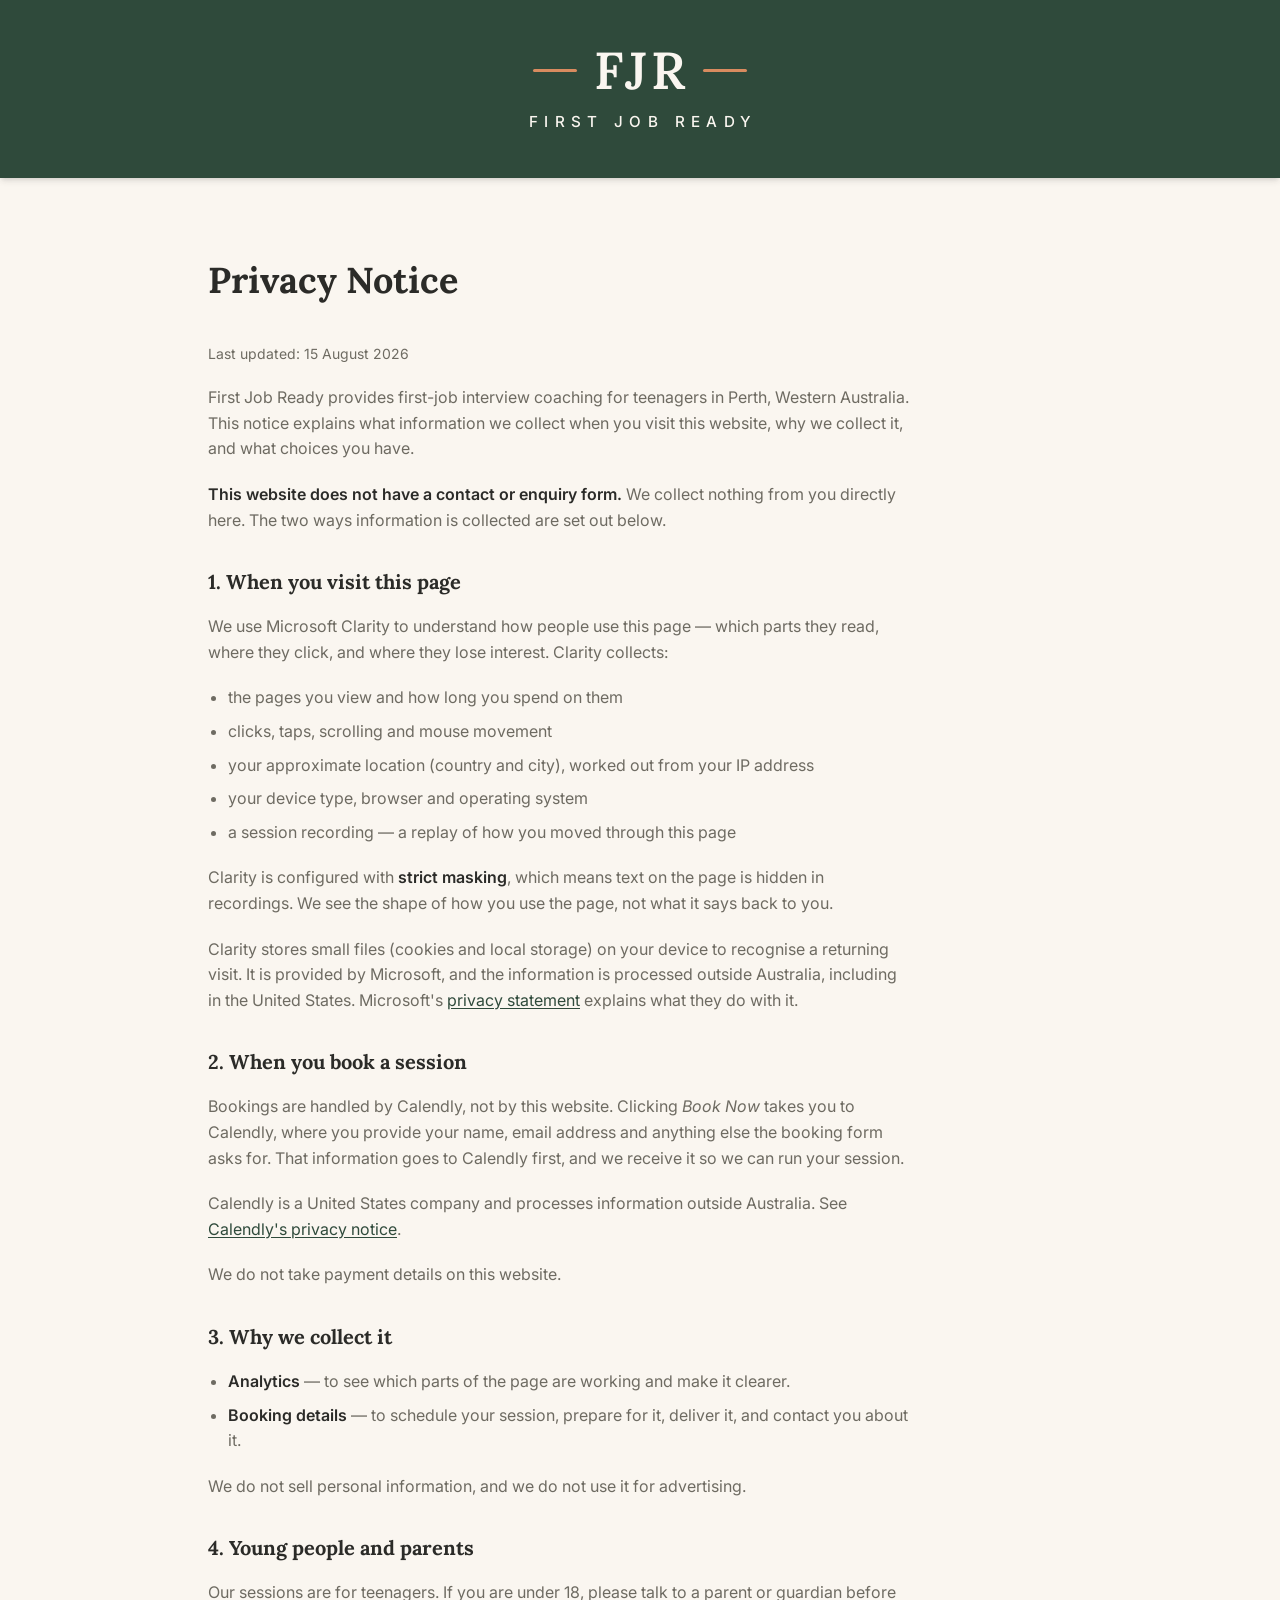
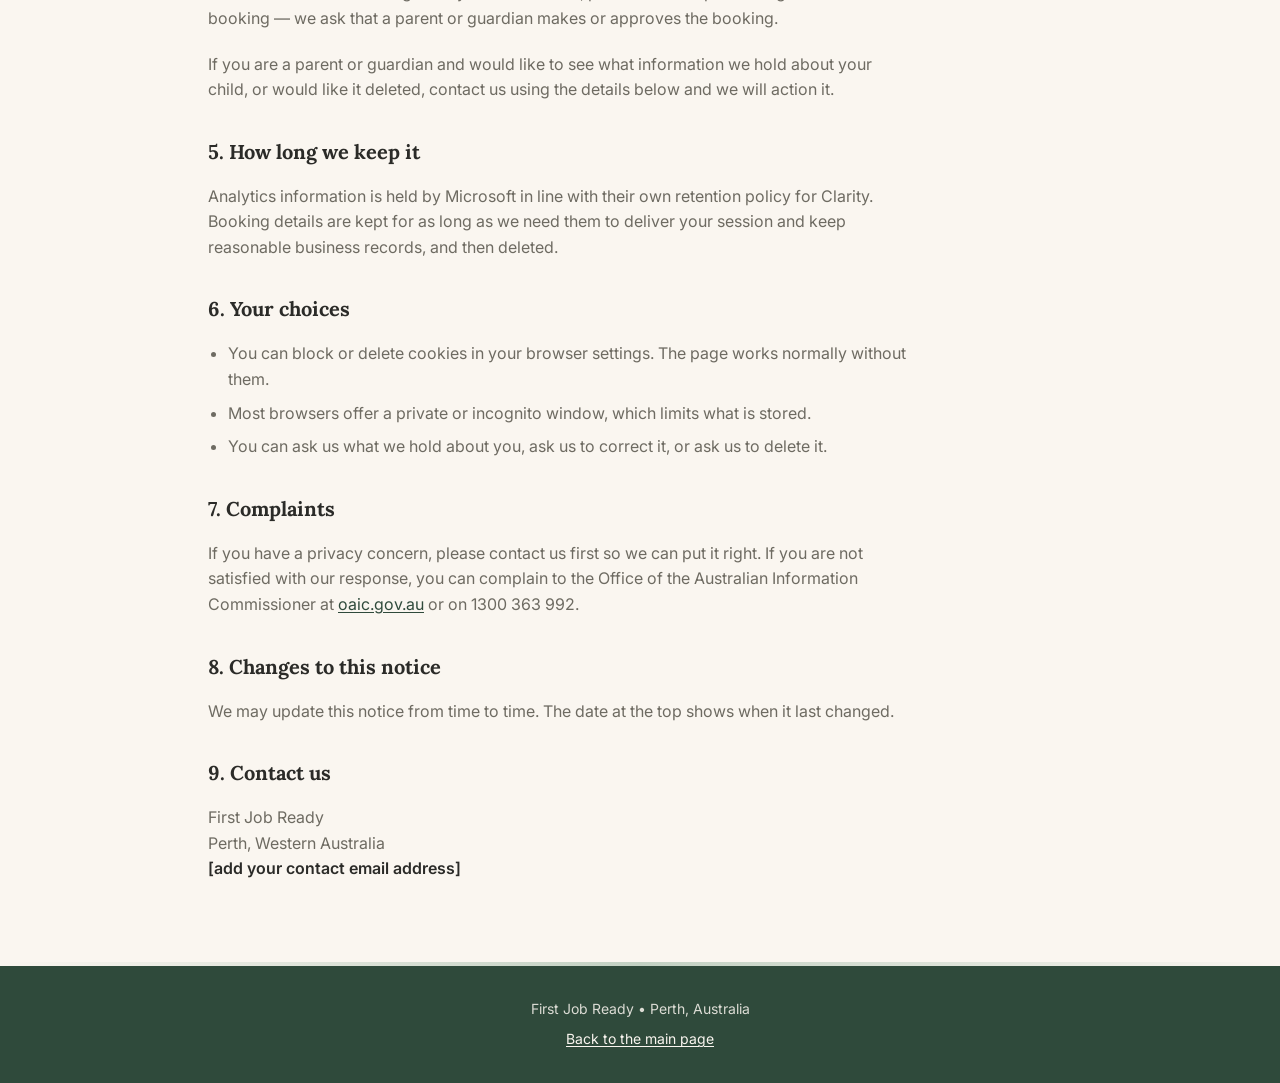
==== privacy.html @ c959b46a "Add a privacy notice and link it from the footer Adds privacy.html, styled with the existing brand t" ====
<!doctype html>
<html lang="en">
  <head>
    <meta charset="UTF-8" />
    <meta name="viewport" content="width=device-width, initial-scale=1.0" />

    <title>Privacy Notice — First Job Ready</title>
    <meta
      name="description"
      content="How First Job Ready collects and uses information from visitors to this website." />

    <link rel="icon" href="images/favicon.svg" type="image/svg+xml" />

    <link rel="preconnect" href="https://fonts.googleapis.com" />
    <link rel="preconnect" href="https://fonts.gstatic.com" crossorigin />
    <link
      href="https://fonts.googleapis.com/css2?family=Lora:wght@400;500;600;700&family=Inter:wght@300;400;500;600;700&display=swap"
      rel="stylesheet" />

    <link rel="stylesheet" href="css/style.css" />
  </head>
  <body>
    <header class="banner">
      <a class="logo logo--link" href="index.html">
        <span class="logo__lockup">
          <span class="logo__rule" aria-hidden="true"></span>
          <span class="logo__mark">FJR</span>
          <span class="logo__rule" aria-hidden="true"></span>
        </span>
        <span class="logo__word">First Job Ready</span>
      </a>
    </header>

    <section class="section">
      <div class="container">
        <h1 class="section__title section__title--tight">Privacy Notice</h1>

        <div class="prose">
          <p class="prose__meta">Last updated: 15 August 2026</p>

          <p>
            First Job Ready provides first-job interview coaching for teenagers
            in Perth, Western Australia. This notice explains what information
            we collect when you visit this website, why we collect it, and what
            choices you have.
          </p>

          <p>
            <strong>This website does not have a contact or enquiry form.</strong>
            We collect nothing from you directly here. The two ways information
            is collected are set out below.
          </p>

          <h2>1. When you visit this page</h2>

          <p>
            We use Microsoft Clarity to understand how people use this page —
            which parts they read, where they click, and where they lose
            interest. Clarity collects:
          </p>

          <ul>
            <li>the pages you view and how long you spend on them</li>
            <li>clicks, taps, scrolling and mouse movement</li>
            <li>
              your approximate location (country and city), worked out from your
              IP address
            </li>
            <li>your device type, browser and operating system</li>
            <li>
              a session recording — a replay of how you moved through this page
            </li>
          </ul>

          <p>
            Clarity is configured with <strong>strict masking</strong>, which
            means text on the page is hidden in recordings. We see the shape of
            how you use the page, not what it says back to you.
          </p>

          <p>
            Clarity stores small files (cookies and local storage) on your
            device to recognise a returning visit. It is provided by Microsoft,
            and the information is processed outside Australia, including in the
            United States. Microsoft's
            <a
              href="https://privacy.microsoft.com/privacystatement"
              target="_blank"
              rel="noopener noreferrer"
              >privacy statement</a
            >
            explains what they do with it.
          </p>

          <h2>2. When you book a session</h2>

          <p>
            Bookings are handled by Calendly, not by this website. Clicking
            <em>Book Now</em> takes you to Calendly, where you provide your name,
            email address and anything else the booking form asks for. That
            information goes to Calendly first, and we receive it so we can run
            your session.
          </p>

          <p>
            Calendly is a United States company and processes information
            outside Australia. See
            <a
              href="https://calendly.com/legal/privacy-notice"
              target="_blank"
              rel="noopener noreferrer"
              >Calendly's privacy notice</a
            >.
          </p>

          <p>We do not take payment details on this website.</p>

          <h2>3. Why we collect it</h2>

          <ul>
            <li>
              <strong>Analytics</strong> — to see which parts of the page are
              working and make it clearer.
            </li>
            <li>
              <strong>Booking details</strong> — to schedule your session,
              prepare for it, deliver it, and contact you about it.
            </li>
          </ul>

          <p>
            We do not sell personal information, and we do not use it for
            advertising.
          </p>

          <h2>4. Young people and parents</h2>

          <p>
            Our sessions are for teenagers. If you are under 18, please talk to
            a parent or guardian before booking — we ask that a parent or
            guardian makes or approves the booking.
          </p>

          <p>
            If you are a parent or guardian and would like to see what
            information we hold about your child, or would like it deleted,
            contact us using the details below and we will action it.
          </p>

          <h2>5. How long we keep it</h2>

          <p>
            Analytics information is held by Microsoft in line with their own
            retention policy for Clarity. Booking details are kept for as long
            as we need them to deliver your session and keep reasonable business
            records, and then deleted.
          </p>

          <h2>6. Your choices</h2>

          <ul>
            <li>
              You can block or delete cookies in your browser settings. The page
              works normally without them.
            </li>
            <li>
              Most browsers offer a private or incognito window, which limits
              what is stored.
            </li>
            <li>
              You can ask us what we hold about you, ask us to correct it, or
              ask us to delete it.
            </li>
          </ul>

          <h2>7. Complaints</h2>

          <p>
            If you have a privacy concern, please contact us first so we can
            put it right. If you are not satisfied with our response, you can
            complain to the Office of the Australian Information Commissioner
            at
            <a
              href="https://www.oaic.gov.au"
              target="_blank"
              rel="noopener noreferrer"
              >oaic.gov.au</a
            >
            or on 1300 363 992.
          </p>

          <h2>8. Changes to this notice</h2>

          <p>
            We may update this notice from time to time. The date at the top
            shows when it last changed.
          </p>

          <h2>9. Contact us</h2>

          <!-- TODO: replace with the contact address you want published, and
               add your business name / ABN if you have one registered. -->
          <p>
            First Job Ready<br />
            Perth, Western Australia<br />
            <strong>[add your contact email address]</strong>
          </p>
        </div>
      </div>
    </section>

    <div class="rule" role="presentation"></div>

    <footer class="footer">
      <div class="container">
        <p>First Job Ready • Perth, Australia</p>
        <p class="footer__links"><a href="index.html">Back to the main page</a></p>
      </div>
    </footer>
  </body>
</html>
---- css/style.css ----
/* ==========================================================================
   First Job Ready — landing page
   --------------------------------------------------------------------------
   Palette and type follow the First Job Ready brand guide.

   Pairing rule from the guide: serif (Lora) for headlines and section titles
   only; sans-serif (Inter) for all body copy, buttons and UI text.
   ========================================================================== */

:root {
  /* Type */
  --font-display: "Lora", Georgia, "Times New Roman", serif;
  --font-body: "Inter", -apple-system, BlinkMacSystemFont, "Segoe UI", Roboto,
    Helvetica, Arial, sans-serif;

  /* Brand palette — space-separated RGB so alpha variants can be mixed in */
  --primary: 91 140 110; /* Sage Green      #5B8C6E */
  --forest: 47 74 59; /* Deep Forest     #2F4A3B */
  --accent: 217 139 95; /* Warm Terracotta #D98B5F */
  --accent-gold: 229 193 133; /* Champagne       #E5C185 — highlight stop that
                                 lifts the terracotta toward gold on the
                                 "Most Popular" badge. Not a standalone
                                 brand colour; only used in that gradient. */
  --background: 250 246 240; /* Warm Cream      #FAF6F0 */
  --foreground: 43 43 40; /* Charcoal Text   #2B2B28 */

  /* Derived */
  --surface: 255 253 250; /* card face — a shade above the cream page */
  --muted-foreground: 110 107 98; /* warm grey, 4.9:1 on cream */
  --on-primary: 255 255 255;
  --on-forest: 250 246 240;

  /* Button faces only ---------------------------------------------------
     One step darker than the brand sage: #538065, an 18% shift toward Deep
     Forest. White label text on brand sage measures 3.87:1, under the WCAG
     AA minimum of 4.5:1 for text at this size; this clears it at 4.52:1.
     Sage itself is untouched everywhere else on the page.
     To go back to the brand sage exactly, set this to var(--primary).
     -------------------------------------------------------------------- */
  --button-face: 83 128 101; /* #538065 */

  /* Layout */
  --container: 56rem; /* max-w-4xl */
  --gutter: 1rem; /* px-4 */
}

/* ==========================================================================
   Reset
   ========================================================================== */

*,
*::before,
*::after {
  box-sizing: border-box;
}

body,
h1,
h2,
h3,
p,
ol {
  margin: 0;
}

ol {
  padding: 0;
  list-style: none;
}

img {
  display: block;
  max-width: 100%;
}

/* ==========================================================================
   Base
   ========================================================================== */

body {
  font-family: var(--font-body);
  color: rgb(var(--foreground));
  background: rgb(var(--background));
  line-height: 1.6;
  -webkit-font-smoothing: antialiased;
  -moz-osx-font-smoothing: grayscale;
}

/* Serif is reserved for headlines and section titles. */
h1,
h2,
h3 {
  font-family: var(--font-display);
  font-weight: 700;
  line-height: 1.25;
}

.container {
  max-width: var(--container);
  margin-inline: auto;
  padding-inline: var(--gutter);
}

/* Hairline divider between sections */
.rule {
  height: 0.25rem;
  background: linear-gradient(
    to right,
    transparent,
    rgb(var(--primary) / 0.35),
    transparent
  );
}

/* ==========================================================================
   Banner
   ========================================================================== */

.banner {
  width: 100%;
  padding-block: 2.75rem;
  background: rgb(var(--forest));
  box-shadow: 0 4px 6px -1px rgb(43 43 40 / 0.12),
    0 2px 4px -2px rgb(43 43 40 / 0.12);
}

/* ==========================================================================
   Logo
   --------------------------------------------------------------------------
   Reversed colourway: cream type on the Deep Forest masthead, terracotta
   rules. For the primary colourway on a light background, set .logo__mark and
   .logo__word to rgb(var(--forest)).
   ========================================================================== */

.logo {
  text-align: center;
  color: rgb(var(--on-forest));
}

.logo__lockup {
  display: flex;
  align-items: center;
  justify-content: center;
  gap: clamp(0.7rem, 3vw, 1.1rem);
}

.logo__rule {
  flex: none;
  width: clamp(1.75rem, 7vw, 2.75rem);
  height: 3px;
  border-radius: 2px;
  background: rgb(var(--accent));
}

.logo__mark {
  font-family: var(--font-display);
  font-size: clamp(2.25rem, 9vw, 3.25rem);
  font-weight: 600;
  line-height: 1;
  letter-spacing: 0.06em;
  /* letter-spacing adds a trailing gap; pull it back so the mark sits centred
     between the two rules */
  margin-right: -0.06em;
}

/* Anchored variant used on subpages, where the lockup links home. */
.logo--link {
  display: block;
  text-decoration: none;
}

.logo__word {
  /* block so the margin applies whether this is a div or a span */
  display: block;
  margin-top: 0.85rem;
  font-family: var(--font-body);
  font-size: clamp(0.75rem, 3vw, 0.95rem);
  font-weight: 500;
  letter-spacing: 0.42em;
  text-transform: uppercase;
  /* same trailing-gap correction, applied to the whole line */
  text-indent: 0.42em;
}

/* ==========================================================================
   Hero
   ========================================================================== */

.hero {
  position: relative;
  padding-block: 4rem 3rem;
  background: linear-gradient(
    to bottom,
    rgb(var(--background)),
    rgb(var(--background)) 55%,
    rgb(var(--primary) / 0.1)
  );
}

/* Sized with the section headings below — see the shared rule under Sections. */
.hero__title {
  margin-bottom: 1.5rem;
  /* Short enough to run two lines, so even them up. */
  text-wrap: balance;
}

/* Matches the body copy in the sections below: same size, leading and colour,
   held to a readable measure. */
.hero__body {
  display: flex;
  flex-direction: column;
  gap: 1rem;
  max-width: 42rem;
  color: rgb(var(--muted-foreground));
}

/* text-align centres the inline-level button without fighting .button's own
   display and width, which are declared later in the cascade. */
.hero__actions {
  margin-top: 2rem;
  text-align: center;
}

/* ==========================================================================
   Sections
   ========================================================================== */

.section {
  padding-block: 4rem;
}

.section--tinted {
  background: linear-gradient(
    to bottom,
    rgb(var(--primary) / 0.08),
    rgb(var(--background))
  );
}

/* One size step for the hero headline and every section heading, so they stay
   in step at both breakpoints. */
.hero__title,
.section__title {
  font-size: 1.875rem;
}

.section__title {
  margin-bottom: 3rem;
}

.section__title--center {
  text-align: center;
}

.section__title--tight {
  margin-bottom: 2.5rem;
}

/* ==========================================================================
   Tips
   ========================================================================== */

.tips {
  display: flex;
  flex-direction: column;
  gap: 2rem;
}

.tip {
  display: flex;
  gap: 1rem;
}

.tip__marker {
  flex-shrink: 0;
  width: 2.5rem;
  height: 2.5rem;
  margin-top: 0.25rem;
  display: flex;
  align-items: center;
  justify-content: center;
  border-radius: 0.5rem;
  background: rgb(var(--primary) / 0.16);
  color: rgb(var(--forest));
  font-weight: 700;
}

.tip__title {
  font-size: 1.125rem;
  margin-bottom: 0.5rem;
}

.tip__body {
  color: rgb(var(--muted-foreground));
}

/* ==========================================================================
   Pricing
   ========================================================================== */

.packages {
  display: grid;
  grid-template-columns: 1fr;
  gap: 1.5rem;
}

.package {
  position: relative;
  display: flex;
  flex-direction: column;
  gap: 1.5rem;
  padding: 2rem;
  border-radius: 0.75rem;
  border: 1px solid rgb(var(--primary) / 0.25);
  background: rgb(var(--surface));
  box-shadow: 0 1px 2px 0 rgb(43 43 40 / 0.06);
  transition: box-shadow 300ms, border-color 300ms, transform 300ms;
}

.package:hover {
  border-color: rgb(var(--primary) / 0.5);
  box-shadow: 0 10px 15px -3px rgb(43 43 40 / 0.1),
    0 4px 6px -4px rgb(43 43 40 / 0.1);
  transform: translateY(-0.25rem);
}

.package--featured {
  border: 2px solid rgb(var(--primary));
  box-shadow: 0 4px 6px -1px rgb(43 43 40 / 0.1),
    0 2px 4px -2px rgb(43 43 40 / 0.1);
}

.package--featured:hover {
  border-color: rgb(var(--primary));
  box-shadow: 0 20px 25px -5px rgb(43 43 40 / 0.12),
    0 8px 10px -6px rgb(43 43 40 / 0.12);
}

/* Terracotta is a highlight only — this badge is its single use on the page.
   The sweep into champagne reads as premium rather than as a status chip; the
   hairline and lifted shadow do the rest without adding a sixth colour. */
.package__badge {
  position: absolute;
  top: 1rem;
  right: 1rem;
  padding: 0.25rem 0.75rem;
  border-radius: 9999px;
  background: linear-gradient(
    115deg,
    rgb(var(--accent)) 0%,
    rgb(var(--accent-gold)) 55%,
    rgb(var(--accent-gold)) 70%,
    rgb(var(--accent)) 100%
  );
  border: 1px solid rgb(255 255 255 / 0.45);
  color: rgb(var(--foreground));
  font-size: 0.75rem;
  font-weight: 700;
  line-height: 1.4;
  letter-spacing: 0.01em;
  box-shadow: 0 1px 3px rgb(43 43 40 / 0.18);
}

.package__head {
  margin-bottom: 1.5rem;
}

.package__name {
  font-size: 1.25rem;
  margin-bottom: 0.5rem;
}

/* Reserve room for the absolutely-positioned badge so the heading wraps
   instead of running underneath it on narrow cards. */
.package--featured .package__name {
  padding-right: 7rem;
}

/* Sans-serif: the price is UI text, not a headline. */
.package__price {
  font-size: 1.875rem;
  font-weight: 700;
  line-height: 1.2;
  color: rgb(var(--forest));
  margin-bottom: 0.25rem;
}

.package__duration {
  font-size: 0.875rem;
  color: rgb(var(--muted-foreground));
}

.package__body {
  font-size: 0.875rem;
  line-height: 1.625;
  color: rgb(var(--muted-foreground));
  margin-bottom: 2rem;
}

/* ==========================================================================
   Button
   --------------------------------------------------------------------------
   The CTAs are anchors — they navigate to Calendly — styled as buttons.
   ========================================================================== */

.button {
  display: inline-flex;
  align-items: center;
  justify-content: center;
  width: 100%;
  padding: 1.25rem 1.5rem;
  border: none;
  border-radius: 0.375rem;
  background: rgb(var(--button-face));
  color: rgb(var(--on-primary));
  font-family: var(--font-body);
  font-size: 1rem;
  font-weight: 600;
  line-height: 1;
  white-space: nowrap;
  text-align: center;
  text-decoration: none;
  cursor: pointer;
  box-shadow: 0 4px 6px -1px rgb(43 43 40 / 0.12),
    0 2px 4px -2px rgb(43 43 40 / 0.12);
  transition: background-color 200ms, box-shadow 200ms;
}

/* Hero CTA: sized to its label rather than the full column width, which is a
   card treatment. Declared after .button so source order wins the override —
   both selectors are a single class. */
.button--inline {
  width: auto;
}

/* Pin the CTA to the bottom of its card so the buttons line up across
   packages whatever length the descriptions run to. */
.package .button {
  margin-top: auto;
}

.button:hover,
.button:focus-visible {
  background: rgb(var(--forest));
  box-shadow: 0 10px 15px -3px rgb(43 43 40 / 0.15),
    0 4px 6px -4px rgb(43 43 40 / 0.15);
}

.button:focus-visible {
  outline: 3px solid rgb(var(--forest));
  outline-offset: 2px;
}

/* ==========================================================================
   Steps
   ========================================================================== */

.steps {
  display: flex;
  flex-direction: column;
  gap: 1.5rem;
}

.step {
  display: flex;
  gap: 1rem;
  align-items: center;
}

.step__marker {
  flex-shrink: 0;
  width: 2.5rem;
  height: 2.5rem;
  display: flex;
  align-items: center;
  justify-content: center;
  border-radius: 9999px;
  background: rgb(var(--forest));
  color: rgb(var(--on-forest));
  font-size: 1.125rem;
  font-weight: 700;
}

.step__title {
  font-size: 1rem;
}

/* ==========================================================================
   Prose — long-form subpages such as the privacy notice
   ========================================================================== */

.prose {
  display: flex;
  flex-direction: column;
  gap: 1.25rem;
  /* Narrower than the container: long-form text needs a shorter measure than
     the landing page's short blocks. */
  max-width: 44rem;
}

.prose p,
.prose li {
  color: rgb(var(--muted-foreground));
}

.prose h2 {
  margin-top: 1rem;
  font-size: 1.25rem;
  color: rgb(var(--foreground));
}

.prose ul {
  margin: 0;
  padding-left: 1.25rem;
  display: flex;
  flex-direction: column;
  gap: 0.5rem;
}

.prose strong {
  color: rgb(var(--foreground));
  font-weight: 600;
}

.prose a {
  color: rgb(var(--forest));
  text-underline-offset: 0.15em;
}

.prose a:hover {
  text-decoration: none;
}

.prose__meta {
  font-size: 0.875rem;
}

/* ==========================================================================
   Footer
   ========================================================================== */

.footer {
  padding-block: 2rem;
  background: rgb(var(--forest));
  color: rgb(var(--on-forest) / 0.85);
  text-align: center;
  font-size: 0.875rem;
}

.footer__links {
  margin-top: 0.5rem;
}

.footer a {
  color: rgb(var(--on-forest));
  text-underline-offset: 0.15em;
}

.footer a:hover {
  text-decoration: none;
}

/* ==========================================================================
   Breakpoints
   ========================================================================== */

@media (min-width: 768px) {
  .hero {
    padding-block: 6rem 4rem;
  }

  .section {
    padding-block: 5rem;
  }

  .hero__title,
  .section__title {
    font-size: 2.25rem;
  }

  .packages {
    grid-template-columns: repeat(2, minmax(0, 1fr));
  }
}
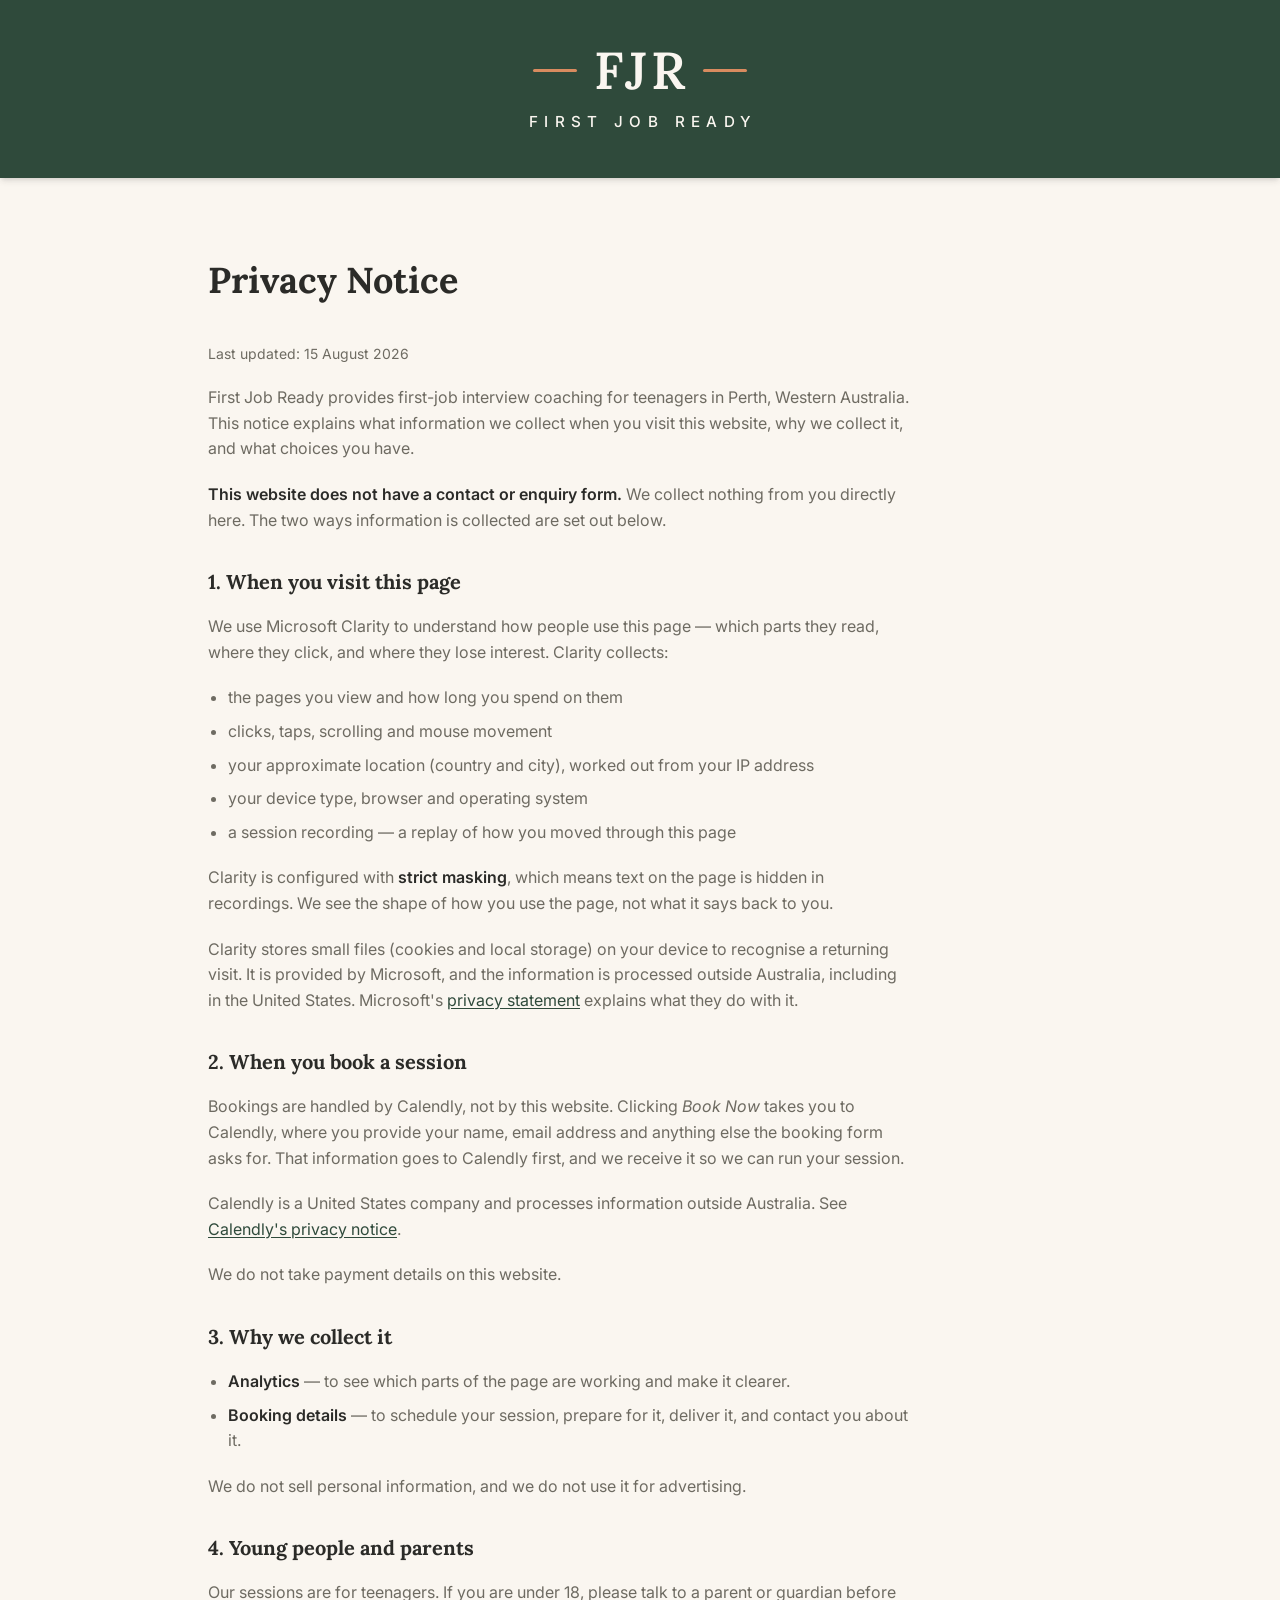
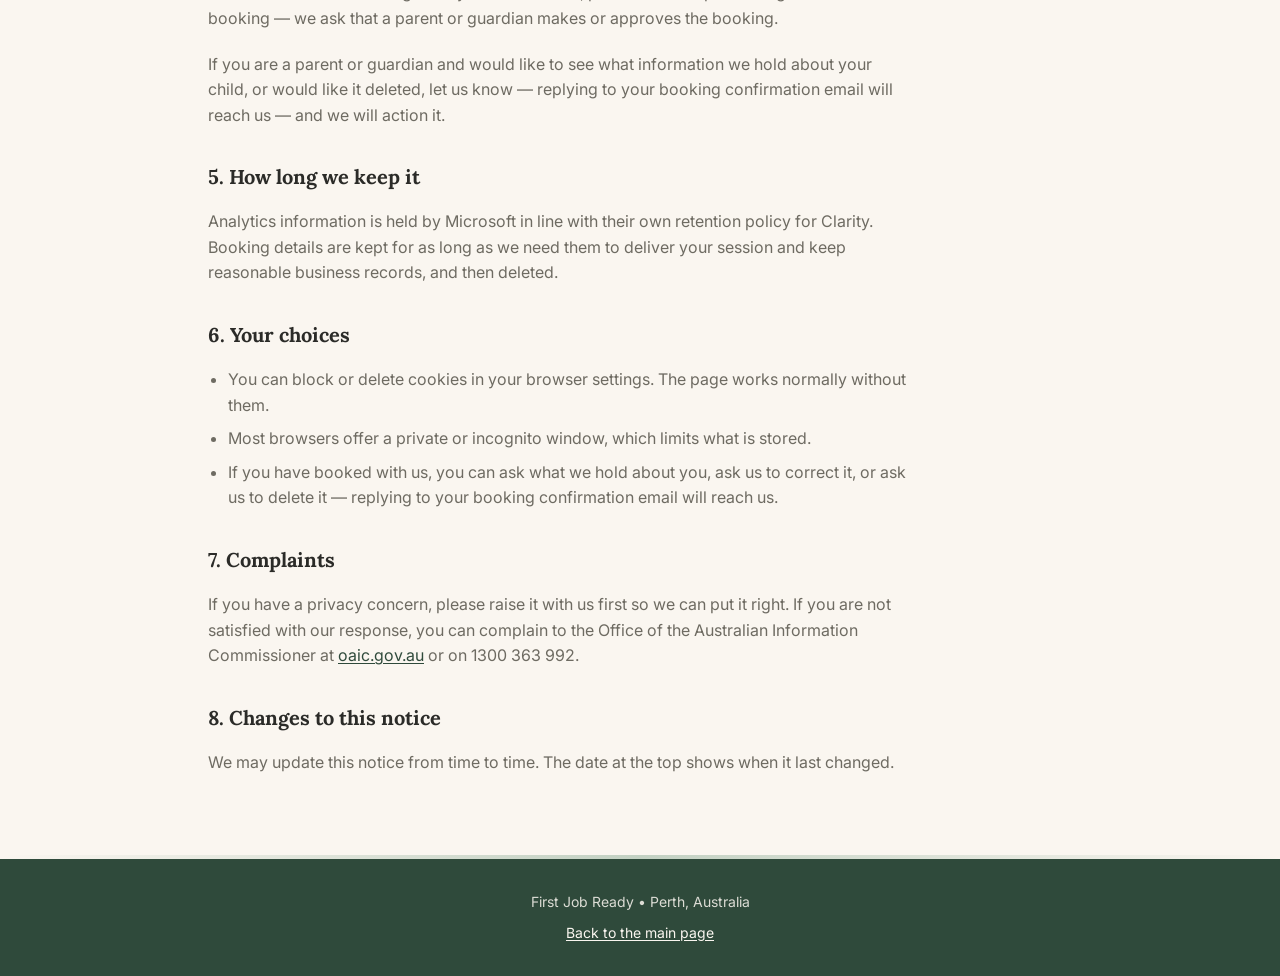
==== commit ac826e57: "Remove the contact section from the privacy notice Drops section 9 and the placeholder address it ca" ====
--- a/privacy.html
+++ b/privacy.html
@@ -143,8 +143,9 @@
 
           <p>
             If you are a parent or guardian and would like to see what
-            information we hold about your child, or would like it deleted,
-            contact us using the details below and we will action it.
+            information we hold about your child, or would like it deleted, let
+            us know — replying to your booking confirmation email will reach us
+            — and we will action it.
           </p>
 
           <h2>5. How long we keep it</h2>
@@ -168,16 +169,17 @@
               what is stored.
             </li>
             <li>
-              You can ask us what we hold about you, ask us to correct it, or
-              ask us to delete it.
+              If you have booked with us, you can ask what we hold about you,
+              ask us to correct it, or ask us to delete it — replying to your
+              booking confirmation email will reach us.
             </li>
           </ul>
 
           <h2>7. Complaints</h2>
 
           <p>
-            If you have a privacy concern, please contact us first so we can
-            put it right. If you are not satisfied with our response, you can
+            If you have a privacy concern, please raise it with us first so we
+            can put it right. If you are not satisfied with our response, you can
             complain to the Office of the Australian Information Commissioner
             at
             <a
@@ -195,16 +197,6 @@
             We may update this notice from time to time. The date at the top
             shows when it last changed.
           </p>
-
-          <h2>9. Contact us</h2>
-
-          <!-- TODO: replace with the contact address you want published, and
-               add your business name / ABN if you have one registered. -->
-          <p>
-            First Job Ready<br />
-            Perth, Western Australia<br />
-            <strong>[add your contact email address]</strong>
-          </p>
         </div>
       </div>
     </section>
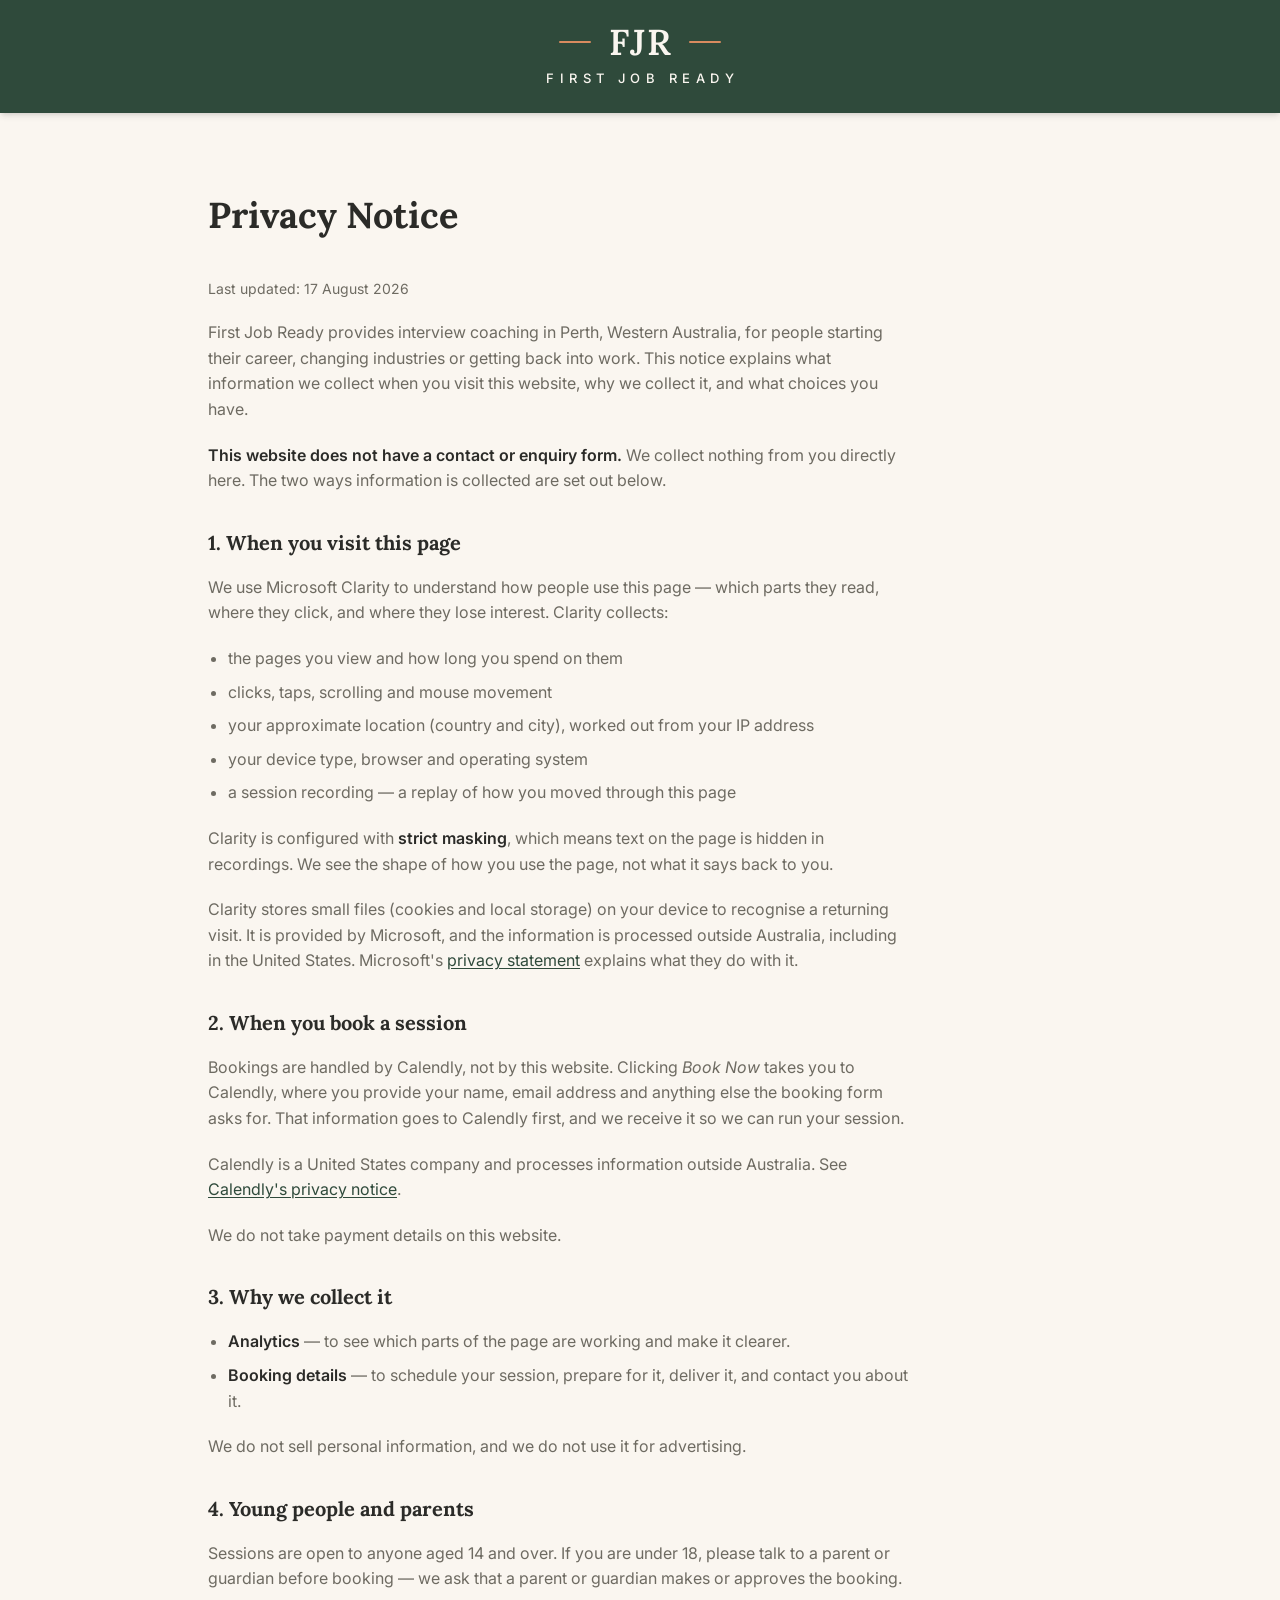
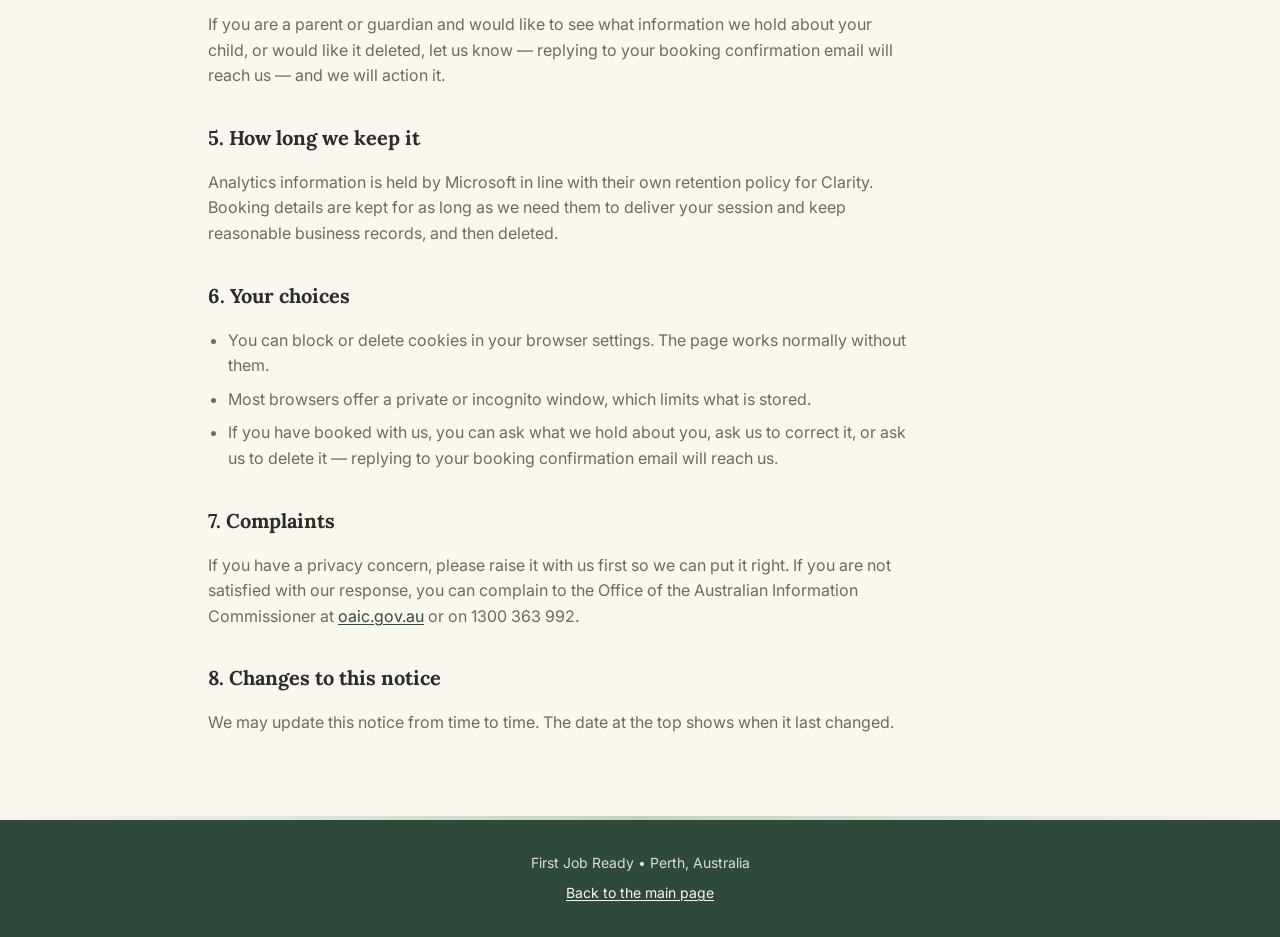
==== commit 99d9669a: "Reconcile the privacy notice with the early-career audience The notice described the service as bein" ====
--- a/privacy.html
+++ b/privacy.html
@@ -36,12 +36,13 @@
         <h1 class="section__title section__title--tight">Privacy Notice</h1>
 
         <div class="prose">
-          <p class="prose__meta">Last updated: 15 August 2026</p>
-
-          <p>
-            First Job Ready provides first-job interview coaching for teenagers
-            in Perth, Western Australia. This notice explains what information
-            we collect when you visit this website, why we collect it, and what
+          <p class="prose__meta">Last updated: 17 August 2026</p>
+
+          <p>
+            First Job Ready provides interview coaching in Perth, Western
+            Australia, for people starting their career, changing industries or
+            getting back into work. This notice explains what information we
+            collect when you visit this website, why we collect it, and what
             choices you have.
           </p>
 
@@ -136,9 +137,9 @@
           <h2>4. Young people and parents</h2>
 
           <p>
-            Our sessions are for teenagers. If you are under 18, please talk to
-            a parent or guardian before booking — we ask that a parent or
-            guardian makes or approves the booking.
+            Sessions are open to anyone aged 14 and over. If you are under 18,
+            please talk to a parent or guardian before booking — we ask that a
+            parent or guardian makes or approves the booking.
           </p>
 
           <p>
--- a/css/style.css
+++ b/css/style.css
@@ -24,6 +24,10 @@
   --background: 250 246 240; /* Warm Cream      #FAF6F0 */
   --foreground: 43 43 40; /* Charcoal Text   #2B2B28 */
 
+  /* Deep Forest taken down far enough to carry cream type over a photograph.
+     Used for the hero scrim and as the hero's fallback background. */
+  --hero-scrim: 22 34 27; /* #16221B */
+
   /* Derived */
   --surface: 255 253 250; /* card face — a shade above the cream page */
   --muted-foreground: 110 107 98; /* warm grey, 4.9:1 on cream */
@@ -86,6 +90,15 @@
   -moz-osx-font-smoothing: grayscale;
 }
 
+/* The hero CTA is an in-page jump to the pricing cards, and gliding there keeps
+   the visitor oriented. Opt-in rather than opt-out, so anyone who has asked for
+   less motion simply never gets it. */
+@media (prefers-reduced-motion: no-preference) {
+  html {
+    scroll-behavior: smooth;
+  }
+}
+
 /* Serif is reserved for headlines and section titles. */
 h1,
 h2,
@@ -99,6 +112,20 @@
   max-width: var(--container);
   margin-inline: auto;
   padding-inline: var(--gutter);
+}
+
+/* Available to screen readers, invisible on screen. Used to give struck-through
+   and replacement prices spoken labels, since line-through is not announced. */
+.visually-hidden {
+  position: absolute;
+  width: 1px;
+  height: 1px;
+  margin: -1px;
+  padding: 0;
+  overflow: hidden;
+  clip-path: inset(50%);
+  white-space: nowrap;
+  border: 0;
 }
 
 /* Hairline divider between sections */
@@ -118,7 +145,7 @@
 
 .banner {
   width: 100%;
-  padding-block: 2.75rem;
+  padding-block: 1.5rem;
   background: rgb(var(--forest));
   box-shadow: 0 4px 6px -1px rgb(43 43 40 / 0.12),
     0 2px 4px -2px rgb(43 43 40 / 0.12);
@@ -146,15 +173,15 @@
 
 .logo__rule {
   flex: none;
-  width: clamp(1.75rem, 7vw, 2.75rem);
-  height: 3px;
+  width: clamp(1.25rem, 5vw, 2rem);
+  height: 2px;
   border-radius: 2px;
   background: rgb(var(--accent));
 }
 
 .logo__mark {
   font-family: var(--font-display);
-  font-size: clamp(2.25rem, 9vw, 3.25rem);
+  font-size: clamp(1.75rem, 6vw, 2.25rem);
   font-weight: 600;
   line-height: 1;
   letter-spacing: 0.06em;
@@ -172,9 +199,9 @@
 .logo__word {
   /* block so the margin applies whether this is a div or a span */
   display: block;
-  margin-top: 0.85rem;
+  margin-top: 0.5rem;
   font-family: var(--font-body);
-  font-size: clamp(0.75rem, 3vw, 0.95rem);
+  font-size: clamp(0.625rem, 2.4vw, 0.8125rem);
   font-weight: 500;
   letter-spacing: 0.42em;
   text-transform: uppercase;
@@ -186,27 +213,60 @@
    Hero
    ========================================================================== */
 
+/* Photographic hero. isolation creates a stacking context so the media and the
+   scrim can sit on negative z-indexes — behind the copy, but still inside the
+   section rather than behind the page.
+
+   background-color is the scrim colour, so if the photograph is missing, slow,
+   or fails to decode, the hero degrades to a solid dark band with the same
+   cream type on it. It reads as a design choice rather than a fault. */
 .hero {
   position: relative;
-  padding-block: 4rem 3rem;
+  isolation: isolate;
+  overflow: hidden;
+  padding-block: 4rem 3.5rem;
+  background-color: rgb(var(--hero-scrim));
+}
+
+.hero__media {
+  position: absolute;
+  inset: 0;
+  z-index: -2;
+  width: 100%;
+  height: 100%;
+  object-fit: cover;
+  /* Favours the right of the frame, where the handshake is. The anxious half
+     crops away first on narrow screens, which is the half worth losing. */
+  object-position: 64% center;
+}
+
+/* Base scrim is near-uniform and heavy: on narrow screens the crop is
+   unpredictable, so legibility cannot depend on which part of the photo lands
+   behind the text. */
+.hero::after {
+  content: "";
+  position: absolute;
+  inset: 0;
+  z-index: -1;
   background: linear-gradient(
-    to bottom,
-    rgb(var(--background)),
-    rgb(var(--background)) 55%,
-    rgb(var(--primary) / 0.1)
+    180deg,
+    rgb(var(--hero-scrim) / 0.85),
+    rgb(var(--hero-scrim) / 0.77)
   );
 }
 
 /* Sized with the section headings below — see the shared rule under Sections. */
 .hero__title {
   margin-bottom: 1.5rem;
+  color: rgb(var(--on-forest));
   /* Short enough to run two lines, so even them up. */
   text-wrap: balance;
 }
 
-/* Matches the body copy in the sections below: same size, leading and colour,
-   held to a readable measure. */
-.hero__body {
+/* Body copy set in a column at a readable measure. Shared by the hero and any
+   section that runs prose rather than a list or cards. */
+.hero__body,
+.copy {
   display: flex;
   flex-direction: column;
   gap: 1rem;
@@ -214,11 +274,16 @@
   color: rgb(var(--muted-foreground));
 }
 
-/* text-align centres the inline-level button without fighting .button's own
-   display and width, which are declared later in the cascade. */
+/* Overrides the shared colour above — the hero sits on the dark scrim. Kept
+   slightly under full cream so the headline still leads. */
+.hero__body {
+  color: rgb(var(--on-forest) / 0.88);
+}
+
+/* Left-aligned under the copy, inside the heavy end of the desktop scrim, so it
+   sits with the text rather than floating over the photograph. */
 .hero__actions {
-  margin-top: 2rem;
-  text-align: center;
+  margin-top: 2.25rem;
 }
 
 /* ==========================================================================
@@ -227,6 +292,8 @@
 
 .section {
   padding-block: 4rem;
+  /* Breathing room when the hero CTA jumps to #pricing. */
+  scroll-margin-top: 1.5rem;
 }
 
 .section--tinted {
@@ -257,40 +324,136 @@
 }
 
 /* ==========================================================================
-   Tips
-   ========================================================================== */
-
-.tips {
-  display: flex;
-  flex-direction: column;
-  gap: 2rem;
-}
-
-.tip {
-  display: flex;
-  gap: 1rem;
-}
-
-.tip__marker {
+   Trust badges — three scannable markers under the "Why This Works" copy
+   --------------------------------------------------------------------------
+   A wrapping flex row, so they sit side by side on a desktop and stack down
+   naturally on a phone without a breakpoint.
+   ========================================================================== */
+
+.trust {
+  list-style: none;
+  margin: 1.75rem 0 0;
+  padding: 0;
+  display: flex;
+  flex-wrap: wrap;
+  gap: 0.75rem;
+}
+
+.trust__item {
+  display: flex;
+  align-items: center;
+  gap: 0.5rem;
+  padding: 0.5rem 0.875rem;
+  border: 1px solid rgb(var(--primary) / 0.3);
+  border-radius: 9999px;
+  background: rgb(var(--primary) / 0.1);
+  color: rgb(var(--forest));
+  font-size: 0.8125rem;
+  font-weight: 600;
+  line-height: 1.3;
+}
+
+.trust__icon {
+  flex: none;
+  width: 1.125rem;
+  height: 1.125rem;
+}
+
+/* ==========================================================================
+   What we coach — a row of equal cards
+   --------------------------------------------------------------------------
+   Grid rather than flex so the three cards share a row height automatically,
+   however unevenly the copy divides between them.
+   ========================================================================== */
+
+.topics {
+  list-style: none;
+  margin: 0;
+  padding: 0;
+  display: grid;
+  grid-template-columns: 1fr;
+  gap: 1.25rem;
+}
+
+/* The cards carry colour of their own — a sage bar along the top edge and a
+   sage wash fading out of the top-left corner — so they read as cards on either
+   ground, tinted or plain cream. Their face is only a shade off the page. */
+.topic {
+  position: relative;
+  overflow: hidden;
+  padding: 1.75rem 1.5rem 1.5rem;
+  border: 1px solid rgb(var(--primary) / 0.25);
+  border-radius: 0.75rem;
+  background: radial-gradient(
+      130% 100% at 0% 0%,
+      rgb(var(--primary) / 0.14) 0%,
+      rgb(var(--primary) / 0) 62%
+    ),
+    rgb(var(--surface));
+  box-shadow: 0 1px 2px 0 rgb(43 43 40 / 0.06);
+  transition: box-shadow 300ms, border-color 300ms, transform 300ms;
+}
+
+.topic::before {
+  content: "";
+  position: absolute;
+  inset: 0 0 auto;
+  height: 4px;
+  background: rgb(var(--primary));
+}
+
+/* The lift matches the pricing cards. Border and shadow carry the state on
+   their own, so hover still reads where the transform does not run — reduced
+   motion, or a browser that has dropped it.
+
+   Guarded on (hover: hover) so a tap on a touch screen, which has no way to
+   leave an element, cannot strand a card in its hover state. */
+@media (hover: hover) {
+  .topic:hover {
+    border-color: rgb(var(--primary));
+    box-shadow: 0 12px 20px -6px rgb(43 43 40 / 0.16),
+      0 4px 8px -4px rgb(43 43 40 / 0.12);
+    transform: translateY(-0.25rem);
+  }
+}
+
+/* Numeral and title share a row, so the numeral anchors the heading instead of
+   floating above it. Alignment is to the top, since the titles wrap to two
+   lines in a narrow card. */
+.topic__head {
+  display: flex;
+  align-items: flex-start;
+  gap: 0.75rem;
+  margin-bottom: 0.75rem;
+}
+
+/* A rounded square, not the filled circle the steps section uses, so the two
+   numbered sections do not read as the same component. Cream on this face
+   measures 4.2:1, clearing the 3:1 needed at 20px bold. */
+.topic__num {
   flex-shrink: 0;
-  width: 2.5rem;
-  height: 2.5rem;
-  margin-top: 0.25rem;
-  display: flex;
-  align-items: center;
-  justify-content: center;
-  border-radius: 0.5rem;
-  background: rgb(var(--primary) / 0.16);
-  color: rgb(var(--forest));
+  width: 2.25rem;
+  height: 2.25rem;
+  display: grid;
+  place-items: center;
+  border-radius: 0.625rem;
+  background: rgb(var(--button-face));
+  color: rgb(var(--on-forest));
+  font-family: var(--font-display);
+  font-size: 1.25rem;
   font-weight: 700;
-}
-
-.tip__title {
-  font-size: 1.125rem;
-  margin-bottom: 0.5rem;
-}
-
-.tip__body {
+  line-height: 1;
+}
+
+.topic__title {
+  padding-top: 0.3125rem; /* optically centres line one against the numeral */
+  font-size: 1.0625rem;
+  text-wrap: balance;
+}
+
+.topic__body {
+  font-size: 0.9375rem;
+  line-height: 1.6;
   color: rgb(var(--muted-foreground));
 }
 
@@ -317,11 +480,14 @@
   transition: box-shadow 300ms, border-color 300ms, transform 300ms;
 }
 
-.package:hover {
-  border-color: rgb(var(--primary) / 0.5);
-  box-shadow: 0 10px 15px -3px rgb(43 43 40 / 0.1),
-    0 4px 6px -4px rgb(43 43 40 / 0.1);
-  transform: translateY(-0.25rem);
+/* Same (hover: hover) guard as the topic cards, for the same reason. */
+@media (hover: hover) {
+  .package:hover {
+    border-color: rgb(var(--primary));
+    box-shadow: 0 12px 20px -6px rgb(43 43 40 / 0.16),
+      0 4px 8px -4px rgb(43 43 40 / 0.12);
+    transform: translateY(-0.25rem);
+  }
 }
 
 .package--featured {
@@ -330,10 +496,12 @@
     0 2px 4px -2px rgb(43 43 40 / 0.1);
 }
 
-.package--featured:hover {
-  border-color: rgb(var(--primary));
-  box-shadow: 0 20px 25px -5px rgb(43 43 40 / 0.12),
-    0 8px 10px -6px rgb(43 43 40 / 0.12);
+@media (hover: hover) {
+  .package--featured:hover {
+    border-color: rgb(var(--primary));
+    box-shadow: 0 20px 25px -5px rgb(43 43 40 / 0.12),
+      0 8px 10px -6px rgb(43 43 40 / 0.12);
+  }
 }
 
 /* Terracotta is a highlight only — this badge is its single use on the page.
@@ -385,9 +553,31 @@
   margin-bottom: 0.25rem;
 }
 
+/* Superseded price. <s> already carries the line-through; this only sets the
+   subordinate size and weight so the live price stays dominant. The spoken
+   "Was" / "now" labels live in the markup, because line-through is not
+   announced by screen readers. */
+.package__price-was {
+  margin-right: 0.4rem;
+  font-size: 1.25rem;
+  font-weight: 600;
+  color: rgb(var(--muted-foreground));
+}
+
 .package__duration {
   font-size: 0.875rem;
   color: rgb(var(--muted-foreground));
+}
+
+/* Optional line for a sale end date — commented out in the markup until a
+   date exists, so adding one is a text edit rather than a rebuild. */
+.package__sale-note {
+  margin-top: 0.35rem;
+  font-size: 0.75rem;
+  font-weight: 700;
+  letter-spacing: 0.04em;
+  text-transform: uppercase;
+  color: rgb(var(--forest));
 }
 
 .package__body {
@@ -426,17 +616,17 @@
   transition: background-color 200ms, box-shadow 200ms;
 }
 
-/* Hero CTA: sized to its label rather than the full column width, which is a
-   card treatment. Declared after .button so source order wins the override —
-   both selectors are a single class. */
-.button--inline {
-  width: auto;
-}
-
 /* Pin the CTA to the bottom of its card so the buttons line up across
    packages whatever length the descriptions run to. */
 .package .button {
   margin-top: auto;
+}
+
+/* Sized to its label instead of its container. The pricing buttons fill their
+   cards, but a full-width button in the hero would run the whole page. */
+.button--inline {
+  width: auto;
+  padding-inline: 2.25rem;
 }
 
 .button:hover,
@@ -486,6 +676,55 @@
 }
 
 /* ==========================================================================
+   FAQ
+   --------------------------------------------------------------------------
+   Native <details> accordions — no JavaScript, keyboard-operable for free, and
+   the answers stay in the HTML so they remain findable and indexable while
+   collapsed.
+   ========================================================================== */
+
+.faq {
+  display: flex;
+  flex-direction: column;
+  gap: 0.5rem;
+  max-width: 44rem;
+  margin-inline: auto;
+}
+
+.faq__item {
+  border: 1px solid rgb(var(--primary) / 0.25);
+  border-radius: 0.625rem;
+  background: rgb(var(--surface));
+  padding: 0.875rem 1.125rem;
+}
+
+.faq__item summary {
+  cursor: pointer;
+  font-weight: 600;
+  color: rgb(var(--foreground));
+}
+
+.faq__item summary::marker {
+  color: rgb(var(--primary));
+}
+
+.faq__item summary:focus-visible {
+  outline: 2px solid rgb(var(--forest));
+  outline-offset: 3px;
+  border-radius: 0.25rem;
+}
+
+.faq__item[open] {
+  border-color: rgb(var(--primary) / 0.45);
+}
+
+.faq__item p {
+  margin-top: 0.625rem;
+  font-size: 0.9375rem;
+  color: rgb(var(--muted-foreground));
+}
+
+/* ==========================================================================
    Prose — long-form subpages such as the privacy notice
    ========================================================================== */
 
@@ -551,6 +790,11 @@
   margin-top: 0.5rem;
 }
 
+.footer__sep {
+  padding-inline: 0.4rem;
+  opacity: 0.55;
+}
+
 .footer a {
   color: rgb(var(--on-forest));
   text-underline-offset: 0.15em;
@@ -566,7 +810,34 @@
 
 @media (min-width: 768px) {
   .hero {
-    padding-block: 6rem 4rem;
+    padding-block: 6rem 5rem;
+    min-height: 30rem;
+    display: flex;
+    align-items: center;
+  }
+
+  /* Wide enough to show the whole frame, so the scrim turns directional:
+     heaviest over the copy on the left, lifting toward the handshake on the
+     right so that half of the photograph stays legible. */
+  .hero::after {
+    background: linear-gradient(
+      95deg,
+      rgb(var(--hero-scrim) / 0.94) 0%,
+      rgb(var(--hero-scrim) / 0.88) 34%,
+      rgb(var(--hero-scrim) / 0.58) 62%,
+      rgb(var(--hero-scrim) / 0.32) 100%
+    );
+  }
+
+  .hero .container {
+    width: 100%;
+  }
+
+  /* Held well inside the scrim's heavy end so the copy never drifts onto the
+     bright right-hand side of the photograph. */
+  .hero__title,
+  .hero__body {
+    max-width: 34rem;
   }
 
   .section {
@@ -581,4 +852,27 @@
   .packages {
     grid-template-columns: repeat(2, minmax(0, 1fr));
   }
-}
+
+  .topics {
+    grid-template-columns: repeat(3, minmax(0, 1fr));
+  }
+}
+
+/* ==========================================================================
+   Reduced motion
+   --------------------------------------------------------------------------
+   Two components now lift on hover, so honour the preference in one place.
+   ========================================================================== */
+
+@media (prefers-reduced-motion: reduce) {
+  .package,
+  .topic,
+  .button {
+    transition: none;
+  }
+
+  .package:hover,
+  .topic:hover {
+    transform: none;
+  }
+}
